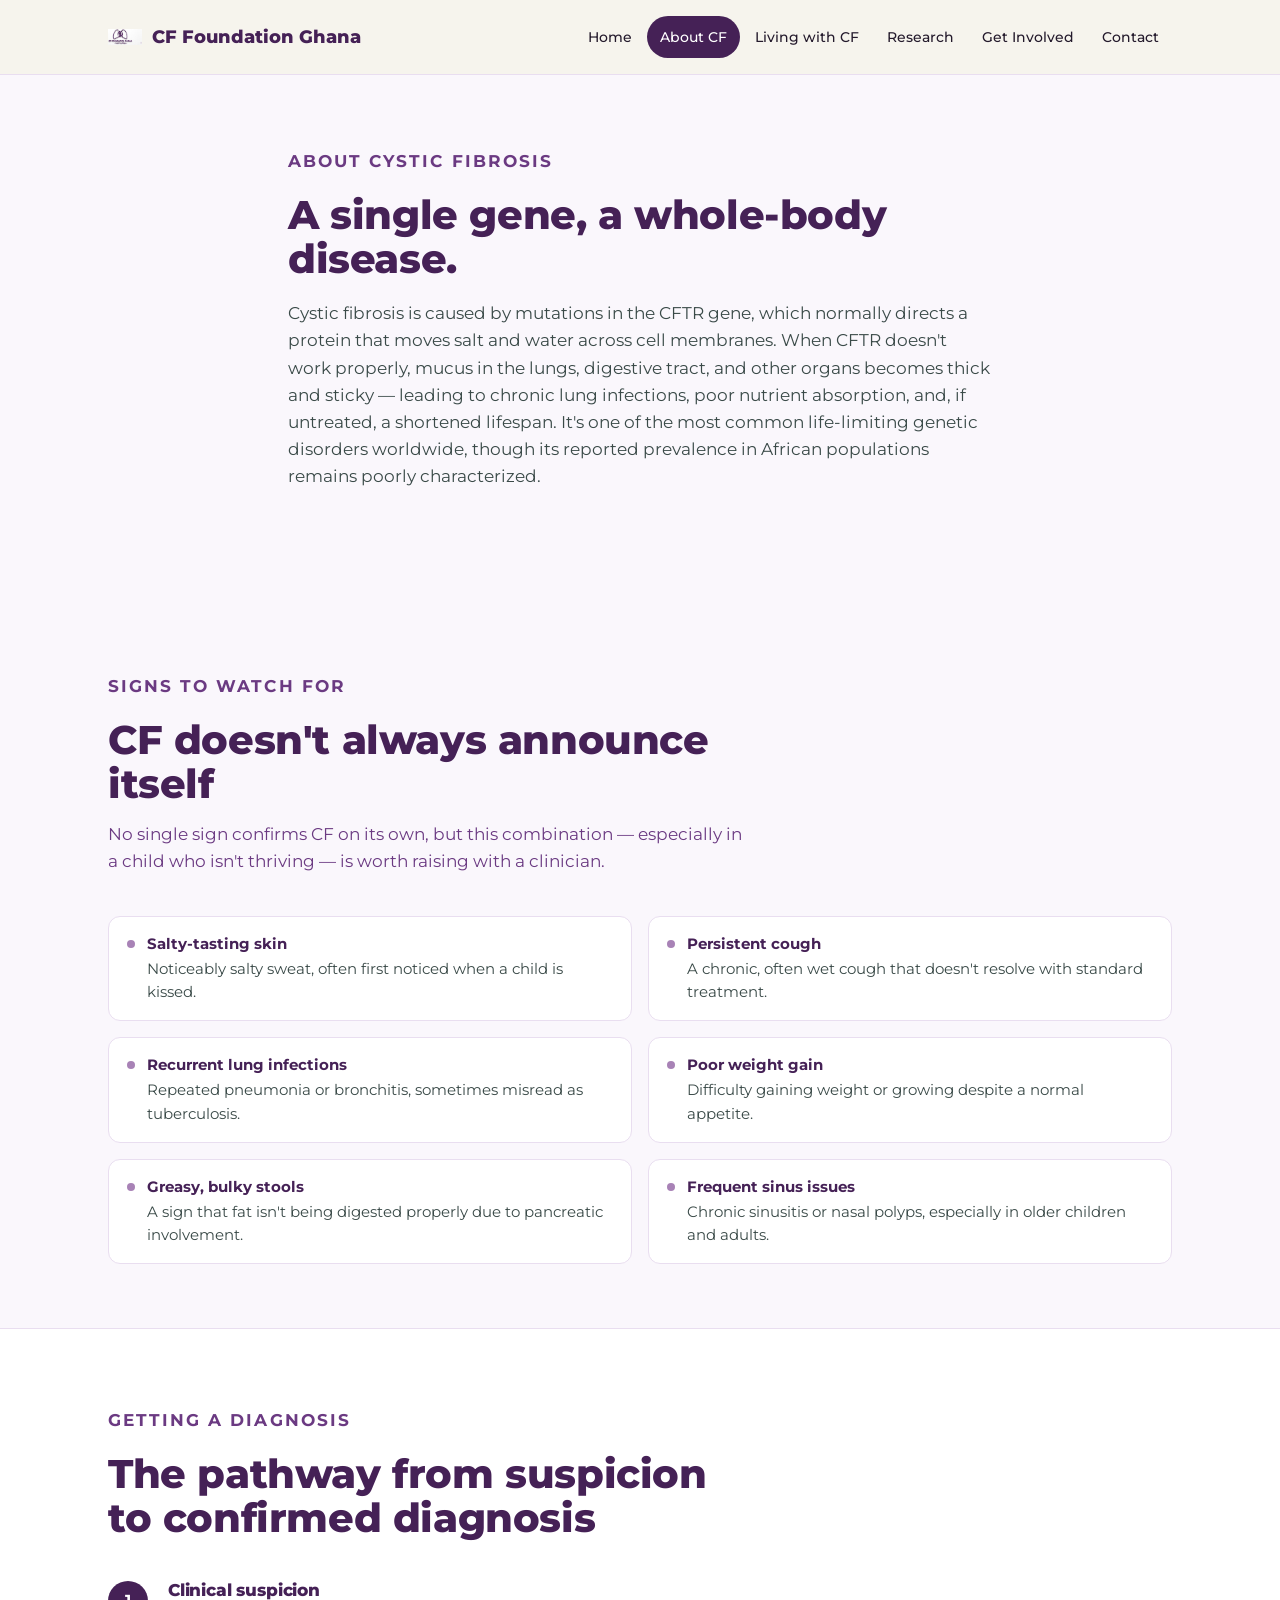
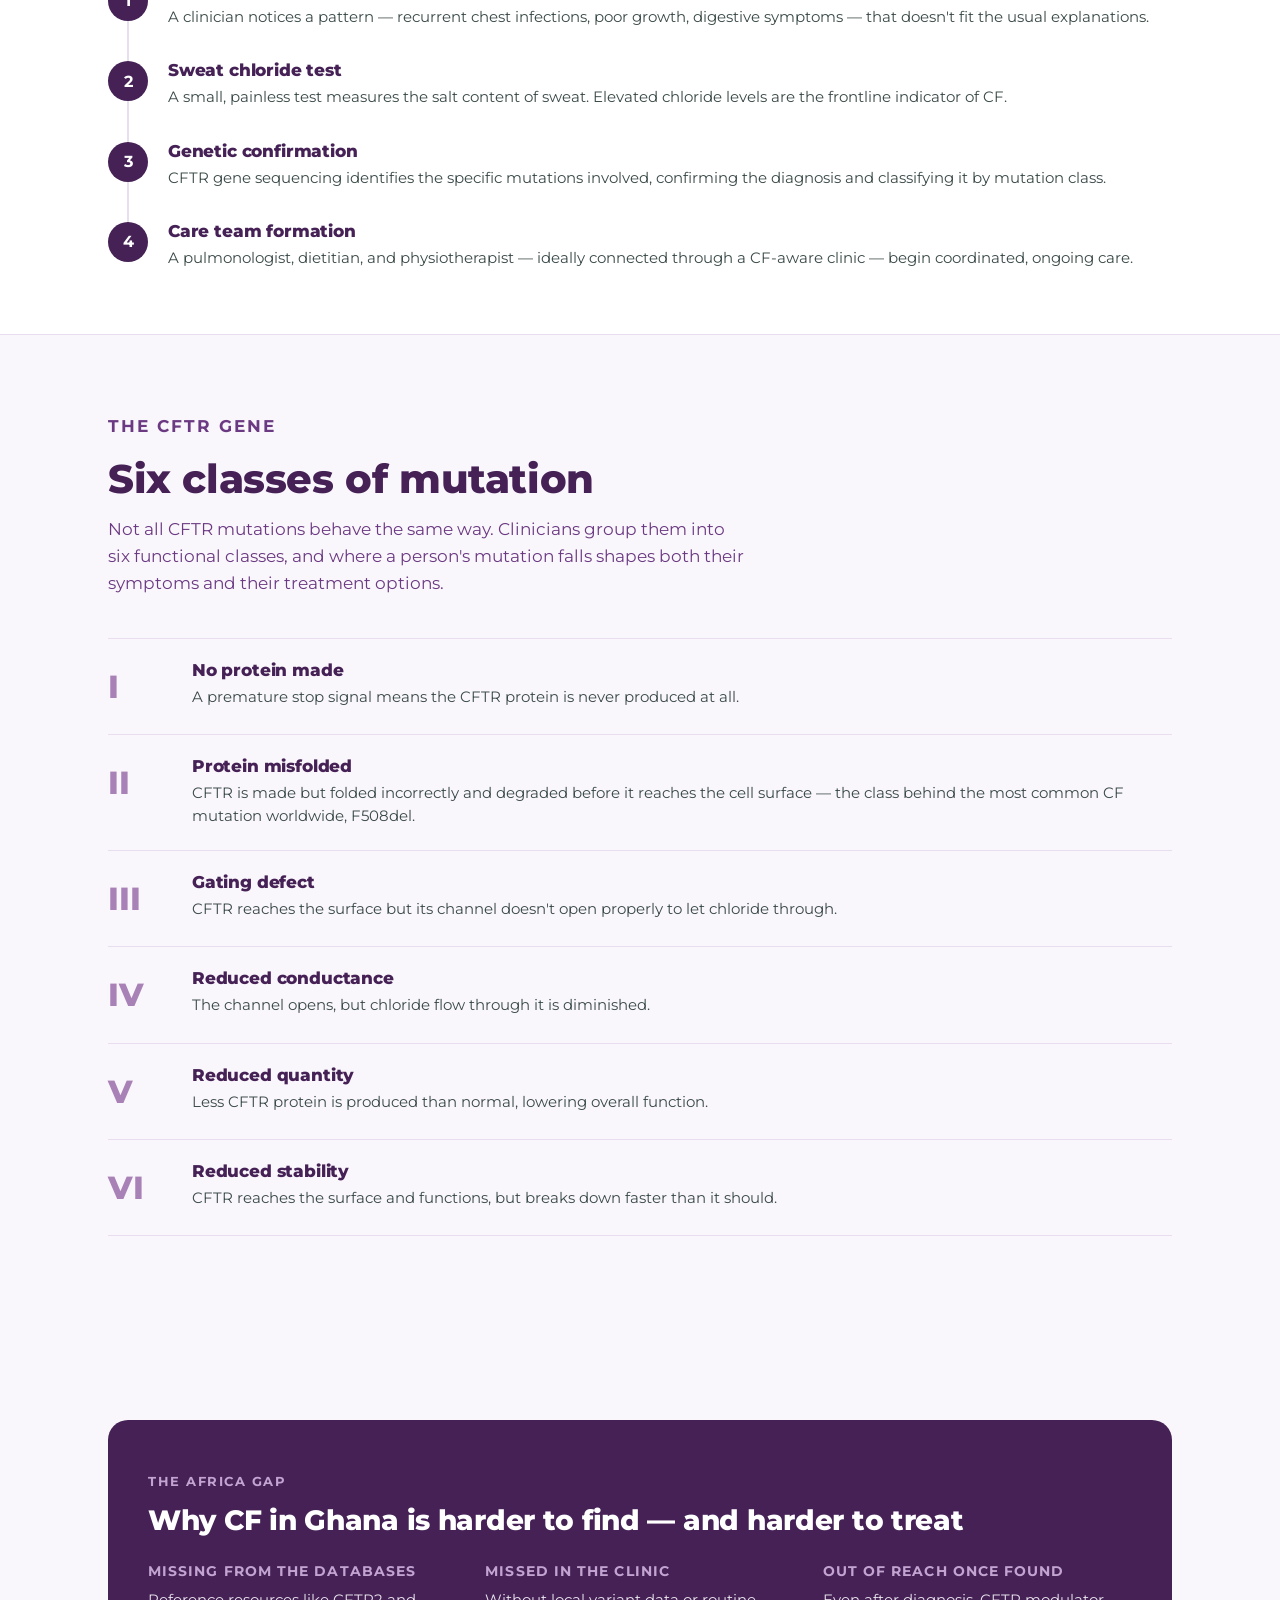
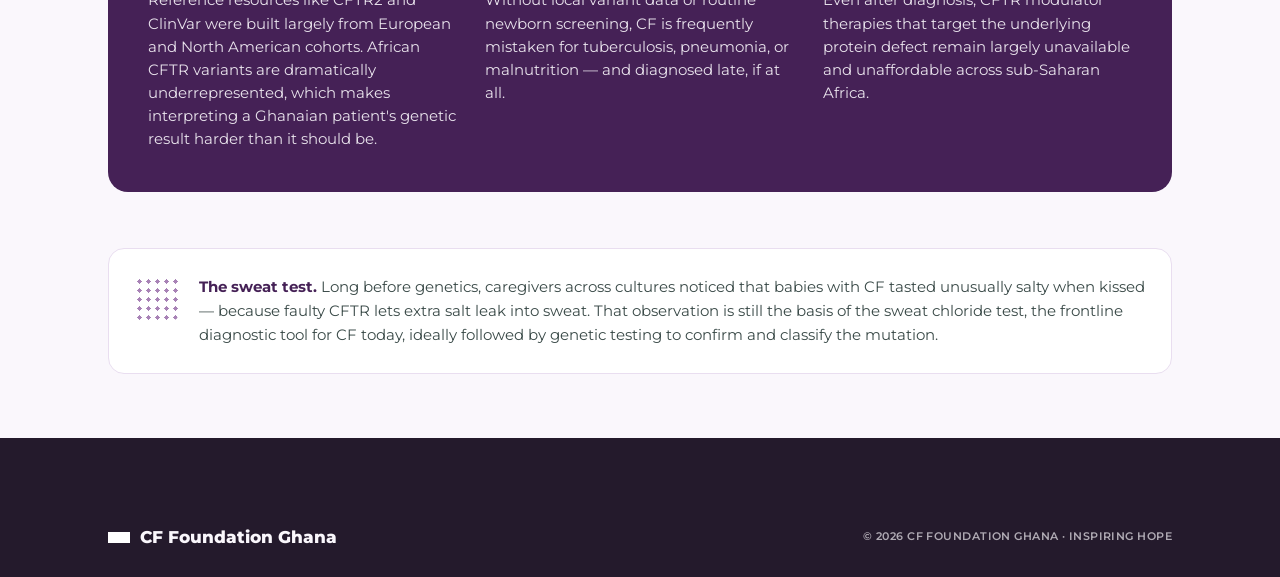
==== about-cf.html @ 1a9d9db1 "Add files via upload" ====
<!DOCTYPE html>
<html lang="en">
<head>
<meta charset="UTF-8">
<meta name="viewport" content="width=device-width, initial-scale=1.0">
<title>About CF | CF Foundation Ghana</title>
<link rel="preconnect" href="https://fonts.googleapis.com">
<link rel="preconnect" href="https://fonts.gstatic.com" crossorigin>
<link href="https://fonts.googleapis.com/css2?family=Montserrat:ital,wght@0,400;0,500;0,600;0,700;0,800;1,600&display=swap" rel="stylesheet">
<link rel="stylesheet" href="styles.css">
</head>
<body>

<header class="site">
  <div class="navbar">
    <a href="index.html" class="brand">
      <img class="mark" src="logo.png" alt="CF Foundation Ghana logo">
      CF&nbsp;Foundation&nbsp;Ghana
    </a>
    <button class="menu-toggle" onclick="document.querySelector('nav.links').classList.toggle('open')" aria-label="Toggle menu">☰</button>
    <nav class="links">
      <a href="index.html">Home</a>
      <a href="about-cf.html" class="active">About CF</a>
      <a href="living-with-cf.html">Living with CF</a>
      <a href="research.html">Research</a>
      <a href="get-involved.html">Get Involved</a>
      <a href="contact.html">Contact</a>
    </nav>
  </div>
</header>

<main>
<section style="padding-top:56px;">
    <div class="wrap intro-block">
      <p class="eyebrow">About Cystic Fibrosis</p>
      <h2 style="margin-top:10px; font-size:clamp(28px,4vw,40px);">A single gene, a whole-body disease.</h2>
      <p style="margin-top:18px; color:#3a4a48;">Cystic fibrosis is caused by mutations in the CFTR gene, which normally directs a protein that moves salt and water across cell membranes. When CFTR doesn't work properly, mucus in the lungs, digestive tract, and other organs becomes thick and sticky — leading to chronic lung infections, poor nutrient absorption, and, if untreated, a shortened lifespan. It's one of the most common life-limiting genetic disorders worldwide, though its reported prevalence in African populations remains poorly characterized.</p>
    </div>
  </section>

  <section class="tight">
    <div class="wrap">
      <div class="section-head">
        <p class="eyebrow">Signs to watch for</p>
        <h2>CF doesn't always announce itself</h2>
        <p>No single sign confirms CF on its own, but this combination — especially in a child who isn't thriving — is worth raising with a clinician.</p>
      </div>
      <div class="symptom-grid">
        <div class="symptom-item"><span class="sdot"></span><p><strong>Salty-tasting skin</strong>Noticeably salty sweat, often first noticed when a child is kissed.</p></div>
        <div class="symptom-item"><span class="sdot"></span><p><strong>Persistent cough</strong>A chronic, often wet cough that doesn't resolve with standard treatment.</p></div>
        <div class="symptom-item"><span class="sdot"></span><p><strong>Recurrent lung infections</strong>Repeated pneumonia or bronchitis, sometimes misread as tuberculosis.</p></div>
        <div class="symptom-item"><span class="sdot"></span><p><strong>Poor weight gain</strong>Difficulty gaining weight or growing despite a normal appetite.</p></div>
        <div class="symptom-item"><span class="sdot"></span><p><strong>Greasy, bulky stools</strong>A sign that fat isn't being digested properly due to pancreatic involvement.</p></div>
        <div class="symptom-item"><span class="sdot"></span><p><strong>Frequent sinus issues</strong>Chronic sinusitis or nasal polyps, especially in older children and adults.</p></div>
      </div>
    </div>
  </section>

  <section class="tight" style="background:var(--white); border-top:1px solid var(--salt-2); border-bottom:1px solid var(--salt-2);">
    <div class="wrap">
      <div class="section-head">
        <p class="eyebrow">Getting a diagnosis</p>
        <h2>The pathway from suspicion to confirmed diagnosis</h2>
      </div>
      <div class="timeline">
        <div class="tstep">
          <div class="tdot">1</div>
          <div><h3>Clinical suspicion</h3><p>A clinician notices a pattern — recurrent chest infections, poor growth, digestive symptoms — that doesn't fit the usual explanations.</p></div>
        </div>
        <div class="tstep">
          <div class="tdot">2</div>
          <div><h3>Sweat chloride test</h3><p>A small, painless test measures the salt content of sweat. Elevated chloride levels are the frontline indicator of CF.</p></div>
        </div>
        <div class="tstep">
          <div class="tdot">3</div>
          <div><h3>Genetic confirmation</h3><p>CFTR gene sequencing identifies the specific mutations involved, confirming the diagnosis and classifying it by mutation class.</p></div>
        </div>
        <div class="tstep">
          <div class="tdot">4</div>
          <div><h3>Care team formation</h3><p>A pulmonologist, dietitian, and physiotherapist — ideally connected through a CF-aware clinic — begin coordinated, ongoing care.</p></div>
        </div>
      </div>
    </div>
  </section>

  <section class="tight">
    <div class="wrap">
      <div class="section-head">
        <p class="eyebrow">The CFTR gene</p>
        <h2>Six classes of mutation</h2>
        <p>Not all CFTR mutations behave the same way. Clinicians group them into six functional classes, and where a person's mutation falls shapes both their symptoms and their treatment options.</p>
      </div>
      <div class="mutation-list">
        <div class="mutation-item">
          <div class="num">I</div>
          <div><h3>No protein made</h3><p>A premature stop signal means the CFTR protein is never produced at all.</p></div>
        </div>
        <div class="mutation-item">
          <div class="num">II</div>
          <div><h3>Protein misfolded</h3><p>CFTR is made but folded incorrectly and degraded before it reaches the cell surface — the class behind the most common CF mutation worldwide, F508del.</p></div>
        </div>
        <div class="mutation-item">
          <div class="num">III</div>
          <div><h3>Gating defect</h3><p>CFTR reaches the surface but its channel doesn't open properly to let chloride through.</p></div>
        </div>
        <div class="mutation-item">
          <div class="num">IV</div>
          <div><h3>Reduced conductance</h3><p>The channel opens, but chloride flow through it is diminished.</p></div>
        </div>
        <div class="mutation-item">
          <div class="num">V</div>
          <div><h3>Reduced quantity</h3><p>Less CFTR protein is produced than normal, lowering overall function.</p></div>
        </div>
        <div class="mutation-item">
          <div class="num">VI</div>
          <div><h3>Reduced stability</h3><p>CFTR reaches the surface and functions, but breaks down faster than it should.</p></div>
        </div>
      </div>
    </div>
  </section>

  <section class="tight">
    <div class="wrap">
      <div class="gap-panel">
        <p class="eyebrow">The Africa gap</p>
        <h2>Why CF in Ghana is harder to find — and harder to treat</h2>
        <div class="gap-grid">
          <div>
            <h3>Missing from the databases</h3>
            <p>Reference resources like CFTR2 and ClinVar were built largely from European and North American cohorts. African CFTR variants are dramatically underrepresented, which makes interpreting a Ghanaian patient's genetic result harder than it should be.</p>
          </div>
          <div>
            <h3>Missed in the clinic</h3>
            <p>Without local variant data or routine newborn screening, CF is frequently mistaken for tuberculosis, pneumonia, or malnutrition — and diagnosed late, if at all.</p>
          </div>
          <div>
            <h3>Out of reach once found</h3>
            <p>Even after diagnosis, CFTR modulator therapies that target the underlying protein defect remain largely unavailable and unaffordable across sub-Saharan Africa.</p>
          </div>
        </div>
      </div>

      <div class="sweat-note">
        <div class="crystal" aria-hidden="true"></div>
        <p><strong>The sweat test.</strong> Long before genetics, caregivers across cultures noticed that babies with CF tasted unusually salty when kissed — because faulty CFTR lets extra salt leak into sweat. That observation is still the basis of the sweat chloride test, the frontline diagnostic tool for CF today, ideally followed by genetic testing to confirm and classify the mutation.</p>
      </div>
    </div>
  </section>
</main>

<footer>
  <div class="wrap">
    <span class="fmark" style="display:flex; align-items:center; gap:10px;">
      <img src="logo.png" alt="" style="width:22px; height:auto; filter:brightness(0) invert(1);">
      CF Foundation Ghana
    </span>
    <span class="fnote">© 2026 CF FOUNDATION GHANA · INSPIRING HOPE</span>
  </div>
</footer>

<script>
  document.querySelectorAll('nav.links a').forEach(a => {
    if (a.getAttribute('href') === location.pathname.split('/').pop()) a.classList.add('active');
  });
</script>

</body>
</html>
---- styles.css ----
:root{
    --ink:#241a2c;
    --deep:#452156;
    --teal:#6b3a82;
    --teal-light:#8a5aa3;
    --salt:#faf7fc;
    --salt-2:#e9def0;
    --gold:#a882b6;
    --gold-light:#c3a4d1;
    --white:#ffffff;
    --max:1120px;
  }
  *{box-sizing:border-box;}
  html{scroll-behavior:smooth;}
  body{
    margin:0;
    background:var(--salt);
    color:var(--ink);
    font-family:'Montserrat', sans-serif;
    font-weight:400;
    font-size:17px;
    line-height:1.6;
    -webkit-font-smoothing:antialiased;
  }
  h1,h2,h3{
    font-family:'Montserrat', sans-serif;
    font-weight:800;
    line-height:1.12;
    letter-spacing:-.01em;
    margin:0;
    color:var(--deep);
  }
  a{color:inherit;}
  .eyebrow{
    font-family:'Montserrat', sans-serif;
    font-weight:700;
    font-size:12.5px;
    letter-spacing:.12em;
    text-transform:uppercase;
    color:var(--teal);
  }
  .wrap{max-width:var(--max); margin:0 auto; padding:0 28px;}
  img,svg{display:block;}
  button{font-family:inherit; cursor:pointer;}
  :focus-visible{outline:3px solid var(--gold); outline-offset:3px;}

  /* ---------- NAV ---------- */
  header.site{
    position:sticky; top:0; z-index:50;
    background:rgba(246,243,236,.92);
    backdrop-filter:blur(8px);
    border-bottom:1px solid var(--salt-2);
  }
  .navbar{
    display:flex; align-items:center; justify-content:space-between;
    padding:16px 28px;
    max-width:var(--max); margin:0 auto;
  }
  .brand{
    display:flex; align-items:center; gap:10px;
    font-family:'Montserrat', sans-serif; font-weight:800; font-size:18px;
    text-decoration:none; color:var(--deep);
  }
  .brand .mark{width:34px; height:auto; flex:none;}
  nav.links{display:flex; gap:2px; align-items:center;}
  nav.links a{
    text-decoration:none;
    display:inline-block;
    background:none; border:none; padding:10px 13px;
    font-family:'Montserrat', sans-serif; font-size:14px; font-weight:500; color:var(--ink);
    border-radius:100px; transition:background .18s, color .18s;
    white-space:nowrap;
  }
  nav.links a:hover{background:var(--salt-2);}
  nav.links a.active{background:var(--deep); color:var(--white);}
  .menu-toggle{display:none; background:none; border:1px solid var(--ink); border-radius:8px; padding:8px 10px;}
  @media (max-width:960px){
    nav.links{
      position:absolute; top:64px; left:0; right:0;
      background:var(--white); flex-direction:column; align-items:stretch;
      padding:10px; border-bottom:1px solid var(--salt-2);
      display:none;
    }
    nav.links.open{display:flex;}
    nav.links a{text-align:left;}
    .menu-toggle{display:block;}
  }

  section{padding:88px 0;}
  section.tight{padding:64px 0;}

  /* ---------- HERO ---------- */
  .hero{
    padding:76px 0 40px;
    background:linear-gradient(180deg, var(--salt) 0%, var(--white) 100%);
  }
  .hero .wrap{display:grid; grid-template-columns:1.1fr .9fr; gap:56px; align-items:center;}
  @media (max-width:860px){ .hero .wrap{grid-template-columns:1fr;} }
  .hero h1{font-size:clamp(36px,5.4vw,58px); letter-spacing:-.015em;}
  .hero .lede{font-family:'Montserrat',sans-serif; font-weight:500; font-size:19px; color:var(--teal); max-width:46ch; margin-top:20px;}
  .cta-row{display:flex; gap:14px; margin-top:32px; flex-wrap:wrap;}
  .btn{
    display:inline-flex; align-items:center; gap:8px;
    padding:13px 26px; border-radius:100px; font-family:'Montserrat',sans-serif; font-weight:600; font-size:14px;
    text-transform:uppercase; letter-spacing:.05em;
    text-decoration:none; border:1px solid transparent; transition:transform .15s, box-shadow .15s;
  }
  .btn:hover{transform:translateY(-1px);}
  .btn-primary{background:var(--deep); color:var(--white);}
  .btn-primary:hover{box-shadow:0 8px 20px rgba(14,53,56,.25);}
  .btn-ghost{background:transparent; color:var(--deep); border-color:var(--ink);}
  .btn-ghost:hover{background:var(--white);}

  /* logo hero signature */
  .breath-wrap{display:flex; justify-content:center; align-items:center;}
  .logo-hero-frame{
    position:relative; width:min(420px, 100%);
    display:flex; align-items:center; justify-content:center;
  }
  .logo-hero{
    position:relative; z-index:2; width:100%; height:auto;
    filter:drop-shadow(0 18px 40px rgba(69,33,86,.18));
  }
  .pulse-ring{
    position:absolute; z-index:1; width:78%; height:78%;
    border-radius:50%;
    background:radial-gradient(circle, var(--salt-2) 0%, rgba(233,222,240,0) 72%);
    animation:pulse 4.6s ease-in-out infinite;
  }
  @keyframes pulse{
    0%,100%{ transform:scale(1); opacity:.7; }
    50%{ transform:scale(1.12); opacity:1; }
  }
  @media (prefers-reduced-motion: reduce){
    .pulse-ring{animation:none;}
  }

  /* ---------- BAND ---------- */
  .band{
    background:var(--deep); color:var(--salt);
    padding:56px 0;
  }
  .band .wrap{display:grid; grid-template-columns:repeat(3,1fr); gap:32px;}
  @media (max-width:760px){ .band .wrap{grid-template-columns:1fr; gap:28px;} }
  .band .card h3{color:var(--gold-light); font-family:'Montserrat',sans-serif; font-size:13.5px; letter-spacing:.1em; text-transform:uppercase; font-weight:700; margin-bottom:10px;}
  .band .card p{margin:0; color:var(--salt); opacity:.92; font-size:15px;}

  /* ---------- CONTENT BLOCKS ---------- */
  .grid-2{display:grid; grid-template-columns:1fr 1fr; gap:56px; align-items:start;}
  @media (max-width:860px){ .grid-2{grid-template-columns:1fr;} }
  .section-head{max-width:640px; margin-bottom:40px;}
  .section-head h2{font-size:clamp(28px,3.6vw,40px); margin-top:10px;}
  .section-head p{color:var(--teal); margin-top:14px; font-size:17px;}

  .founder{
    background:var(--white); border:1px solid var(--salt-2); border-radius:18px;
    padding:32px; margin-top:16px;
  }
  .founder p{font-size:15.5px;}
  .founder .sig{font-family:'Montserrat', sans-serif; font-weight:600; font-style:italic; margin-top:18px; color:var(--deep);}

  .pillars{display:grid; grid-template-columns:repeat(4,1fr); gap:20px; margin-top:8px;}
  @media (max-width:900px){ .pillars{grid-template-columns:1fr 1fr;} }
  @media (max-width:520px){ .pillars{grid-template-columns:1fr;} }
  .pillar{
    background:var(--white); border:1px solid var(--salt-2); border-radius:16px; padding:24px;
  }
  .pillar .eyebrow{margin-bottom:10px;}
  .pillar h3{font-size:19px; margin-bottom:8px;}
  .pillar p{font-size:14.5px; color:#3a4a48; margin:0;}

  /* ---------- CF INFO PAGE ---------- */
  .intro-block{max-width:760px;}
  .intro-block p{font-size:17px;}

  .mutation-list{display:flex; flex-direction:column; gap:0; margin-top:20px; border-top:1px solid var(--salt-2);}
  .mutation-item{
    display:grid; grid-template-columns:64px 1fr; gap:20px;
    padding:22px 0; border-bottom:1px solid var(--salt-2);
  }
  .mutation-item .num{
    font-family:'Montserrat', sans-serif; font-size:32px; color:var(--gold); font-weight:800;
  }
  .mutation-item h3{font-size:17px; margin-bottom:6px;}
  .mutation-item p{margin:0; font-size:14.5px; color:#3a4a48;}

  .gap-panel{
    background:var(--deep); color:var(--salt); border-radius:20px; padding:40px; margin-top:56px;
  }
  .gap-panel h2{color:var(--white); font-size:28px;}
  .gap-panel .eyebrow{color:var(--gold-light);}
  .gap-grid{display:grid; grid-template-columns:repeat(3,1fr); gap:28px; margin-top:28px;}
  @media (max-width:820px){ .gap-grid{grid-template-columns:1fr;} }
  .gap-grid h3{color:var(--gold-light); font-family:'Montserrat',sans-serif; font-size:13.5px; text-transform:uppercase; letter-spacing:.08em; font-weight:700; margin-bottom:10px;}
  .gap-grid p{color:var(--salt); opacity:.9; font-size:14.5px; margin:0;}

  .sweat-note{
    display:flex; gap:20px; align-items:flex-start;
    background:var(--white); border:1px solid var(--salt-2); border-radius:16px;
    padding:26px; margin-top:56px;
  }
  .sweat-note .crystal{
    flex:none; width:44px; height:44px; margin-top:2px;
    background-image:radial-gradient(var(--gold) 2px, transparent 2.2px);
    background-size:9px 9px; border-radius:8px;
  }
  .sweat-note p{margin:0; font-size:15px; color:#3a4a48;}
  .sweat-note strong{color:var(--deep);}

  /* ---------- GET INVOLVED ---------- */
  .involve-grid{display:grid; grid-template-columns:repeat(2,1fr); gap:24px;}
  @media (max-width:760px){ .involve-grid{grid-template-columns:1fr;} }
  .involve-card{
    border:1px solid var(--salt-2); border-radius:18px; padding:30px; background:var(--white);
    display:flex; flex-direction:column; gap:14px;
  }
  .involve-card h3{font-size:21px;}
  .involve-card p{font-size:15px; color:#3a4a48; margin:0;}
  .involve-card .btn{align-self:flex-start; margin-top:6px;}

  /* ---------- CONTACT ---------- */
  .contact-grid{display:grid; grid-template-columns:1fr 1fr; gap:56px;}
  @media (max-width:860px){ .contact-grid{grid-template-columns:1fr;} }
  form.contact{display:flex; flex-direction:column; gap:16px;}
  .field{display:flex; flex-direction:column; gap:6px;}
  .field label{font-size:13px; font-weight:600; color:var(--deep);}
  .field input, .field textarea{
    border:1px solid var(--salt-2); border-radius:10px; padding:12px 14px;
    font-family:inherit; font-size:15px; background:var(--white); color:var(--ink);
  }
  .field textarea{resize:vertical; min-height:120px;}
  .field input:focus, .field textarea:focus{border-color:var(--teal-light);}
  .form-status{font-size:14px; color:var(--teal); min-height:20px;}
  .contact-info{display:flex; flex-direction:column; gap:26px;}
  .info-row{display:flex; gap:14px;}
  .info-row .dot{width:9px; height:9px; border-radius:50%; background:var(--gold); margin-top:8px; flex:none;}
  .info-row h3{font-size:15px; margin-bottom:4px; color:var(--deep);}
  .info-row p{margin:0; font-size:14.5px; color:#3a4a48;}
  .placeholder-tag{
    display:inline-block; margin-top:4px; font-family:'Montserrat',sans-serif; font-weight:700;
    font-size:11px; color:var(--gold); background:#fbf3df; padding:2px 8px; border-radius:6px;
  }

  /* ---------- NEWLY DIAGNOSED PATHS ---------- */
  .path-grid{display:grid; grid-template-columns:1fr 1fr; gap:24px; margin-top:8px;}
  @media (max-width:760px){ .path-grid{grid-template-columns:1fr;} }
  .path-card{
    background:var(--white); border:1px solid var(--salt-2); border-radius:18px;
    padding:30px; display:flex; flex-direction:column; gap:12px;
  }
  .path-card h3{font-size:20px;}
  .path-card p{margin:0; font-size:14.5px; color:#3a4a48;}
  .path-card .btn{align-self:flex-start; margin-top:4px;}

  /* ---------- UPDATES / NEWS ---------- */
  .updates-grid{display:grid; grid-template-columns:repeat(3,1fr); gap:24px; margin-top:8px;}
  @media (max-width:900px){ .updates-grid{grid-template-columns:1fr 1fr;} }
  @media (max-width:600px){ .updates-grid{grid-template-columns:1fr;} }
  .update-card{
    border:1px solid var(--salt-2); border-radius:16px; padding:22px; background:var(--white);
    display:flex; flex-direction:column; gap:10px;
  }
  .update-card .udate{font-family:'Montserrat',sans-serif; font-weight:700; font-size:11.5px; color:var(--teal); letter-spacing:.06em; text-transform:uppercase;}
  .update-card h3{font-size:17px;}
  .update-card p{margin:0; font-size:14px; color:#3a4a48;}

  /* ---------- TOP BAR ---------- */
  .top-bar{
    height:6px; background:linear-gradient(90deg, var(--deep), var(--gold), var(--deep));
  }

  /* ---------- BANNER HERO (cff.org-style) ---------- */
  .hero-banner{
    padding:0; background:var(--deep); overflow:hidden; position:relative;
  }
  .hero-banner .wrap{
    display:grid; grid-template-columns:1.15fr .85fr; gap:0; align-items:stretch;
    min-height:480px; padding:0;
  }
  @media (max-width:860px){ .hero-banner .wrap{grid-template-columns:1fr; min-height:auto;} }
  .hero-copy{
    padding:80px 44px 80px 28px; display:flex; flex-direction:column; justify-content:center;
    color:var(--salt);
  }
  @media (max-width:860px){ .hero-copy{padding:56px 28px;} }
  .hero-copy .eyebrow{color:var(--gold-light);}
  .hero-copy h1{color:var(--white); font-size:clamp(34px,5vw,54px);}
  .hero-copy .lede{color:var(--salt); opacity:.92; max-width:48ch; margin-top:18px; font-size:17px;}
  .hero-panel{
    position:relative; display:flex; align-items:center; justify-content:center;
    background:
      radial-gradient(circle at 30% 30%, rgba(255,255,255,.06) 0%, rgba(255,255,255,0) 55%),
      repeating-linear-gradient(135deg, rgba(255,255,255,.05) 0 2px, transparent 2px 26px);
    padding:40px;
  }
  .hero-panel .logo-hero-frame{width:min(300px,100%);}
  .hero-panel .logo-hero{filter:drop-shadow(0 18px 40px rgba(0,0,0,.35)) brightness(0) invert(1);}
  .hero-panel .pulse-ring{background:radial-gradient(circle, rgba(255,255,255,.14) 0%, rgba(255,255,255,0) 72%);}

  /* ---------- SINGLE INTRO CARD (cff.org "Getting started") ---------- */
  .intro-card{
    background:var(--white); border:1px solid var(--salt-2); border-radius:18px;
    padding:34px 40px; display:flex; align-items:center; justify-content:space-between; gap:28px;
    flex-wrap:wrap; margin-top:-46px; position:relative; z-index:5;
    box-shadow:0 20px 50px rgba(69,33,86,.12);
  }
  .intro-card .itxt{flex:1; min-width:240px;}
  .intro-card h3{font-size:20px; margin-bottom:6px;}
  .intro-card p{margin:0; color:#3a4a48; font-size:14.5px;}

  /* ---------- IMAGE-HEADER CARDS (photo-block style) ---------- */
  .imgcard-grid{display:grid; grid-template-columns:repeat(2,1fr); gap:26px; margin-top:8px;}
  @media (max-width:820px){ .imgcard-grid{grid-template-columns:1fr;} }
  .imgcard{
    border-radius:18px; overflow:hidden; background:var(--white);
    border:1px solid var(--salt-2); display:flex; flex-direction:column;
    box-shadow:0 10px 26px rgba(69,33,86,.06);
  }
  .imgcard .ihead{
    height:150px; position:relative;
    background:linear-gradient(135deg, var(--deep) 0%, var(--teal) 100%);
  }
  .imgcard .ihead.alt{background:linear-gradient(135deg, var(--teal) 0%, var(--gold) 130%);}
  .imgcard .ihead::after{
    content:""; position:absolute; inset:0;
    background-image:radial-gradient(rgba(255,255,255,.16) 1.4px, transparent 1.6px);
    background-size:14px 14px;
  }
  .imgcard .ibody{padding:26px; display:flex; flex-direction:column; gap:10px; flex:1;}
  .imgcard .ibody h3{font-size:19px;}
  .imgcard .ibody p{margin:0; font-size:14.5px; color:#3a4a48; flex:1;}
  .imgcard .ibody a{font-size:14px; font-weight:600; color:var(--deep); text-decoration:none;}
  .imgcard .ibody a:hover{text-decoration:underline;}

  /* ---------- SPLIT BANNER ---------- */
  .split-banner{
    display:grid; grid-template-columns:.85fr 1.15fr; gap:0; border-radius:20px; overflow:hidden;
    background:var(--white); border:1px solid var(--salt-2);
  }
  @media (max-width:820px){ .split-banner{grid-template-columns:1fr;} }
  .split-banner .simg{
    background:linear-gradient(160deg, var(--gold-light) 0%, var(--deep) 100%);
    min-height:220px; position:relative;
  }
  .split-banner .simg::after{
    content:""; position:absolute; inset:0;
    background-image:radial-gradient(rgba(255,255,255,.18) 1.6px, transparent 1.8px);
    background-size:16px 16px;
  }
  .split-banner .stxt{padding:40px; display:flex; flex-direction:column; justify-content:center; gap:14px;}
  .split-banner .stxt h2{font-size:clamp(22px,2.6vw,28px);}
  .split-banner .stxt p{margin:0; color:#3a4a48; font-size:15px;}
  .split-banner .slinks{display:flex; gap:22px; margin-top:6px; flex-wrap:wrap;}
  .split-banner .slinks a{font-weight:600; color:var(--deep); text-decoration:none; font-size:14.5px;}
  .split-banner .slinks a:hover{text-decoration:underline;}

  /* ---------- TESTIMONIAL / COMMUNITY GRID ---------- */
  .testimonial-grid{display:grid; grid-template-columns:repeat(3,1fr); gap:24px; margin-top:8px;}
  @media (max-width:900px){ .testimonial-grid{grid-template-columns:1fr 1fr;} }
  @media (max-width:600px){ .testimonial-grid{grid-template-columns:1fr;} }
  .testimonial-card{
    border:1px solid var(--salt-2); border-radius:16px; padding:24px; background:var(--white);
    display:flex; flex-direction:column; gap:12px;
  }
  .testimonial-card .ttag{font-family:'Montserrat',sans-serif; font-weight:700; font-size:11.5px; letter-spacing:.08em; text-transform:uppercase; color:var(--teal);}
  .testimonial-card h3{font-size:16.5px; line-height:1.3;}
  .testimonial-card .tmeta{display:flex; align-items:center; gap:10px; margin-top:auto;}
  .avatar-circle{
    width:34px; height:34px; border-radius:50%; background:var(--deep); color:var(--white);
    display:flex; align-items:center; justify-content:center; font-size:13px; font-weight:700; flex:none;
  }
  .tmeta .tname{font-size:13px; color:#3a4a48;}

  /* ---------- INQUIRY STRIP ---------- */
  .inquiry-strip{
    background:var(--salt-2); border-radius:16px; padding:26px 32px;
    display:flex; align-items:center; justify-content:space-between; gap:20px; flex-wrap:wrap;
  }
  .inquiry-strip .ilabel{font-family:'Montserrat',sans-serif; font-weight:700; font-size:11.5px; letter-spacing:.08em; text-transform:uppercase; color:var(--teal);}
  .inquiry-strip .iphone{font-size:22px; font-weight:800; color:var(--deep); font-family:'Montserrat',sans-serif;}
  .inquiry-strip .iaddr{font-size:14px; color:#3a4a48;}

  /* ---------- TIMELINE (diagnosis pathway) ---------- */
  .timeline{display:flex; flex-direction:column; gap:0; margin-top:24px;}
  .tstep{
    display:grid; grid-template-columns:40px 1fr; gap:20px; position:relative; padding-bottom:32px;
  }
  .tstep:last-child{padding-bottom:0;}
  .tstep .tdot{
    width:40px; height:40px; border-radius:50%; background:var(--deep); color:var(--white);
    display:flex; align-items:center; justify-content:center; font-family:'Montserrat',sans-serif; font-weight:700;
    font-size:16px; position:relative; z-index:2; flex:none;
  }
  .tstep:not(:last-child)::before{
    content:""; position:absolute; left:19px; top:40px; bottom:0; width:2px; background:var(--salt-2); z-index:1;
  }
  .tstep h3{font-size:17px; margin-bottom:6px;}
  .tstep p{margin:0; font-size:14.5px; color:#3a4a48;}

  /* ---------- SYMPTOM GRID ---------- */
  .symptom-grid{display:grid; grid-template-columns:repeat(2,1fr); gap:16px; margin-top:20px;}
  @media (max-width:700px){ .symptom-grid{grid-template-columns:1fr;} }
  .symptom-item{
    display:flex; gap:12px; align-items:flex-start; background:var(--white);
    border:1px solid var(--salt-2); border-radius:12px; padding:16px 18px;
  }
  .symptom-item .sdot{width:8px; height:8px; border-radius:50%; background:var(--gold); margin-top:7px; flex:none;}
  .symptom-item p{margin:0; font-size:14.5px; color:#3a4a48;}
  .symptom-item strong{color:var(--deep); display:block; font-size:14.5px; margin-bottom:2px;}

  /* ---------- TIPS GRID (living with CF) ---------- */
  .tips-grid{display:grid; grid-template-columns:repeat(4,1fr); gap:18px; margin-top:8px;}
  @media (max-width:900px){ .tips-grid{grid-template-columns:1fr 1fr;} }
  @media (max-width:520px){ .tips-grid{grid-template-columns:1fr;} }
  .tip{background:var(--white); border:1px solid var(--salt-2); border-radius:14px; padding:22px;}
  .tip .eyebrow{margin-bottom:8px;}
  .tip h3{font-size:16.5px; margin-bottom:6px;}
  .tip p{margin:0; font-size:13.5px; color:#3a4a48;}

  /* ---------- MODULATOR GENERATIONS ---------- */
  .mod-grid{display:flex; flex-direction:column; gap:0; margin-top:20px; border-top:1px solid var(--salt-2);}
  .mod-item{
    display:grid; grid-template-columns:180px 1fr; gap:24px;
    padding:22px 0; border-bottom:1px solid var(--salt-2); align-items:start;
  }
  @media (max-width:640px){ .mod-item{grid-template-columns:1fr; gap:8px;} }
  .mod-item .mname{font-family:'Montserrat',sans-serif; font-weight:800; font-size:18px; color:var(--deep);}
  .mod-item .mtarget{font-family:'Montserrat',sans-serif; font-weight:600; font-size:11.5px; color:var(--teal); margin-top:4px; display:block; letter-spacing:.04em; text-transform:uppercase;}
  .mod-item p{margin:0; font-size:14.5px; color:#3a4a48;}

  /* ---------- FOOTER ---------- */
  footer{
    background:var(--ink); color:var(--salt); padding:64px 0 26px;
  }
  .footer-grid{
    display:grid; grid-template-columns:1.3fr 1fr 1fr 1.2fr; gap:36px;
    padding-bottom:40px; border-bottom:1px solid rgba(255,255,255,.12);
  }
  @media (max-width:820px){ .footer-grid{grid-template-columns:1fr 1fr; gap:32px;} }
  @media (max-width:520px){ .footer-grid{grid-template-columns:1fr;} }
  .footer-grid h4{
    font-family:'Montserrat',sans-serif; font-weight:700; font-size:12px; letter-spacing:.08em;
    text-transform:uppercase; color:var(--gold-light); margin:0 0 16px;
  }
  .footer-grid ul{list-style:none; margin:0; padding:0; display:flex; flex-direction:column; gap:10px;}
  .footer-grid ul li button{
    background:none; border:none; color:var(--salt); opacity:.85; font-size:14px;
    padding:0; text-align:left;
  }
  .footer-grid ul li button:hover{opacity:1; text-decoration:underline;}
  .footer-brand p{font-size:13.5px; opacity:.75; max-width:34ch; margin-top:14px;}
  .newsletter{display:flex; gap:8px; margin-top:6px; flex-wrap:wrap;}
  .newsletter input{
    flex:1; min-width:140px; border-radius:100px; border:1px solid rgba(255,255,255,.25);
    background:transparent; color:var(--salt); padding:10px 16px; font-size:13.5px;
  }
  .newsletter input::placeholder{color:rgba(250,247,252,.55);}
  .newsletter button{
    border-radius:100px; border:none; background:var(--gold-light); color:var(--ink);
    font-weight:600; font-size:13.5px; padding:10px 18px;
  }
  .social-row{display:flex; gap:14px; margin-top:18px;}
  .social-row a{
    width:34px; height:34px; border-radius:50%; border:1px solid rgba(255,255,255,.25);
    color:var(--salt); display:flex; align-items:center; justify-content:center; font-size:13px; text-decoration:none;
  }
  footer .wrap{display:flex; justify-content:space-between; align-items:center; flex-wrap:wrap; gap:16px; padding-top:22px;}
  footer .fmark{font-family:'Montserrat',sans-serif; font-weight:800; font-size:17px;}
  footer .fnote{font-family:'Montserrat',sans-serif; font-weight:600; font-size:11px; letter-spacing:.04em; opacity:.65;}
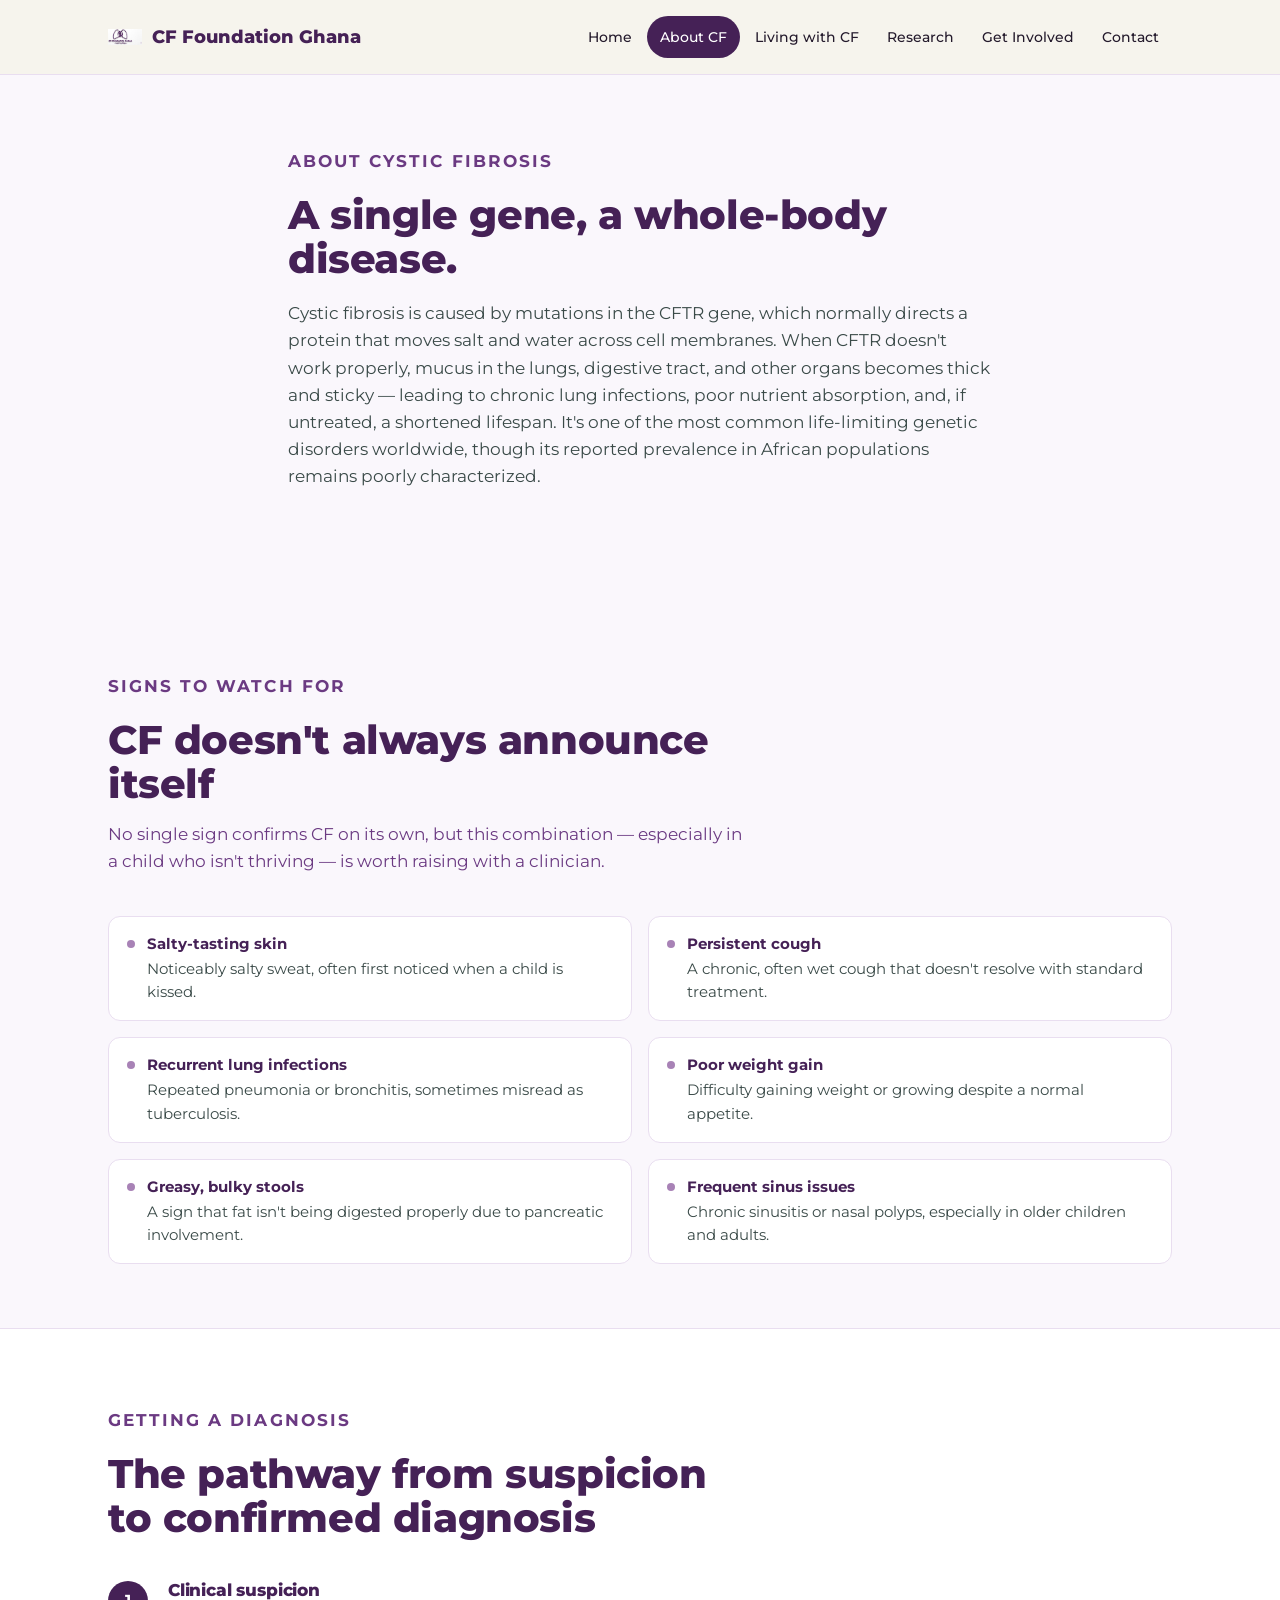
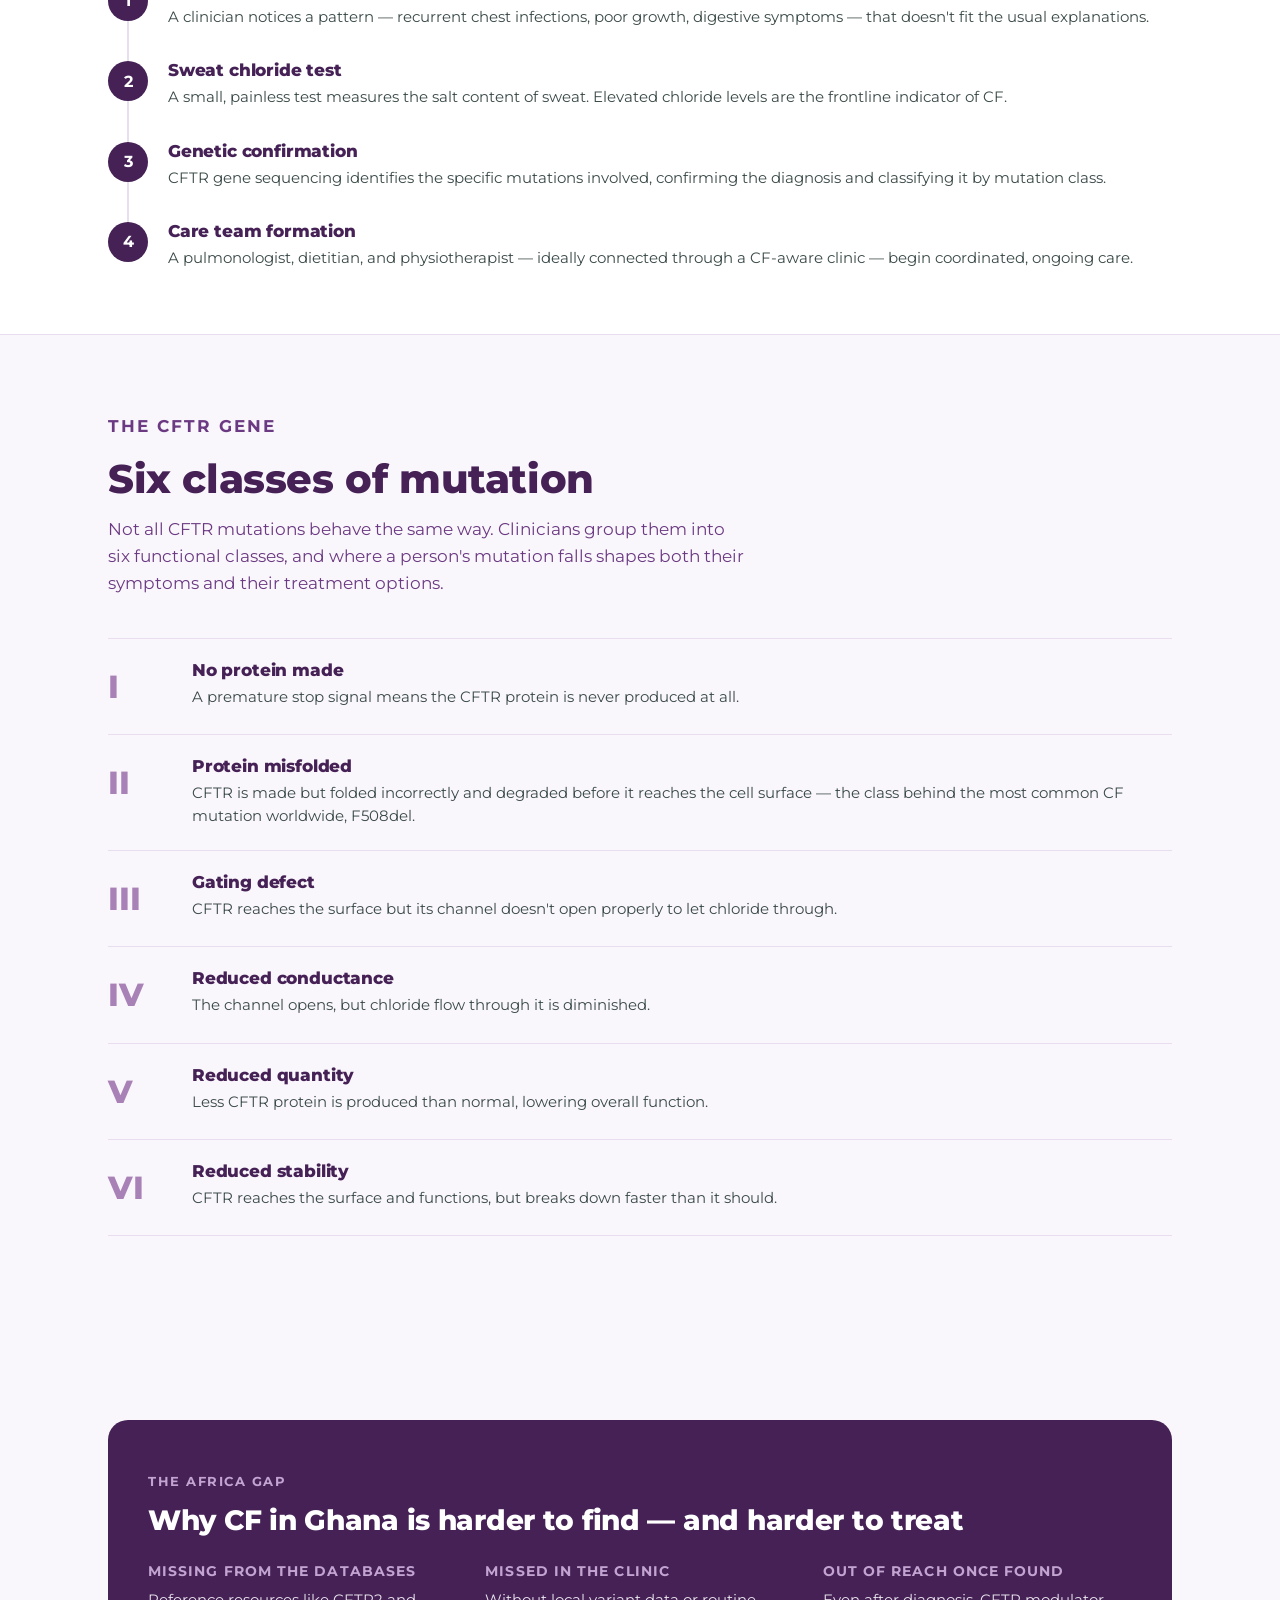
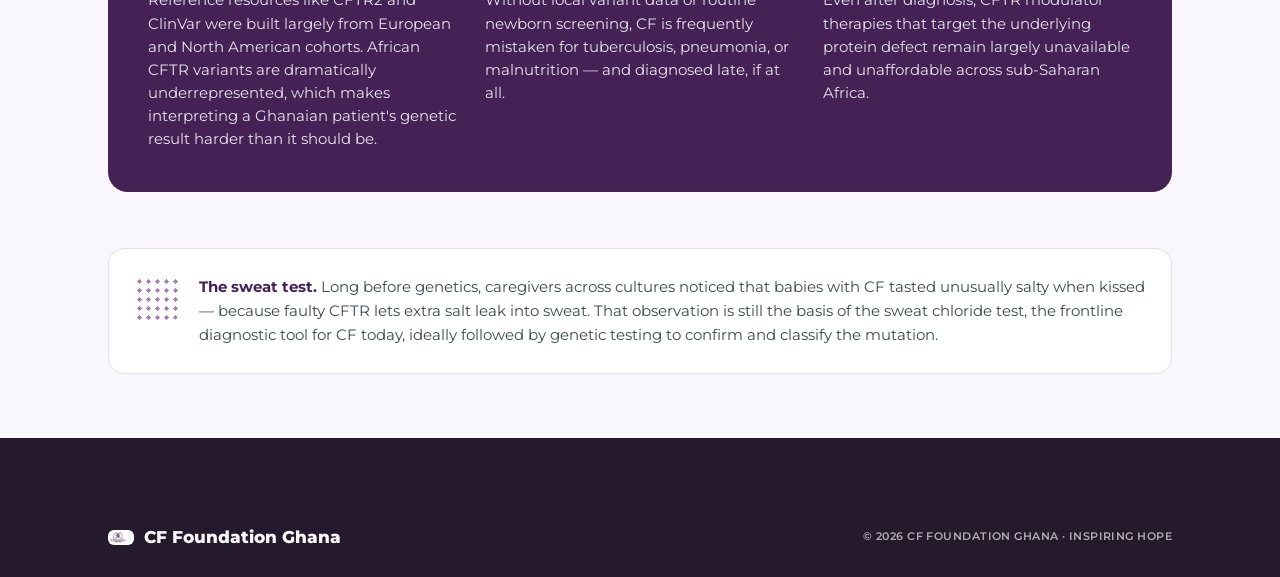
==== commit f2714762: "Add files via upload" ====
--- a/about-cf.html
+++ b/about-cf.html
@@ -151,7 +151,7 @@
 <footer>
   <div class="wrap">
     <span class="fmark" style="display:flex; align-items:center; gap:10px;">
-      <img src="logo.png" alt="" style="width:22px; height:auto; filter:brightness(0) invert(1);">
+      <img src="logo.png" alt="" style="width:26px; height:auto; border-radius:6px; background:#fff; padding:2px;">
       CF Foundation Ghana
     </span>
     <span class="fnote">© 2026 CF FOUNDATION GHANA · INSPIRING HOPE</span>
--- a/styles.css
+++ b/styles.css
@@ -294,7 +294,7 @@
     padding:40px;
   }
   .hero-panel .logo-hero-frame{width:min(300px,100%);}
-  .hero-panel .logo-hero{filter:drop-shadow(0 18px 40px rgba(0,0,0,.35)) brightness(0) invert(1);}
+  .hero-panel .logo-hero{filter:drop-shadow(0 18px 40px rgba(0,0,0,.35));}
   .hero-panel .pulse-ring{background:radial-gradient(circle, rgba(255,255,255,.14) 0%, rgba(255,255,255,0) 72%);}
 
   /* ---------- SINGLE INTRO CARD (cff.org "Getting started") ---------- */
